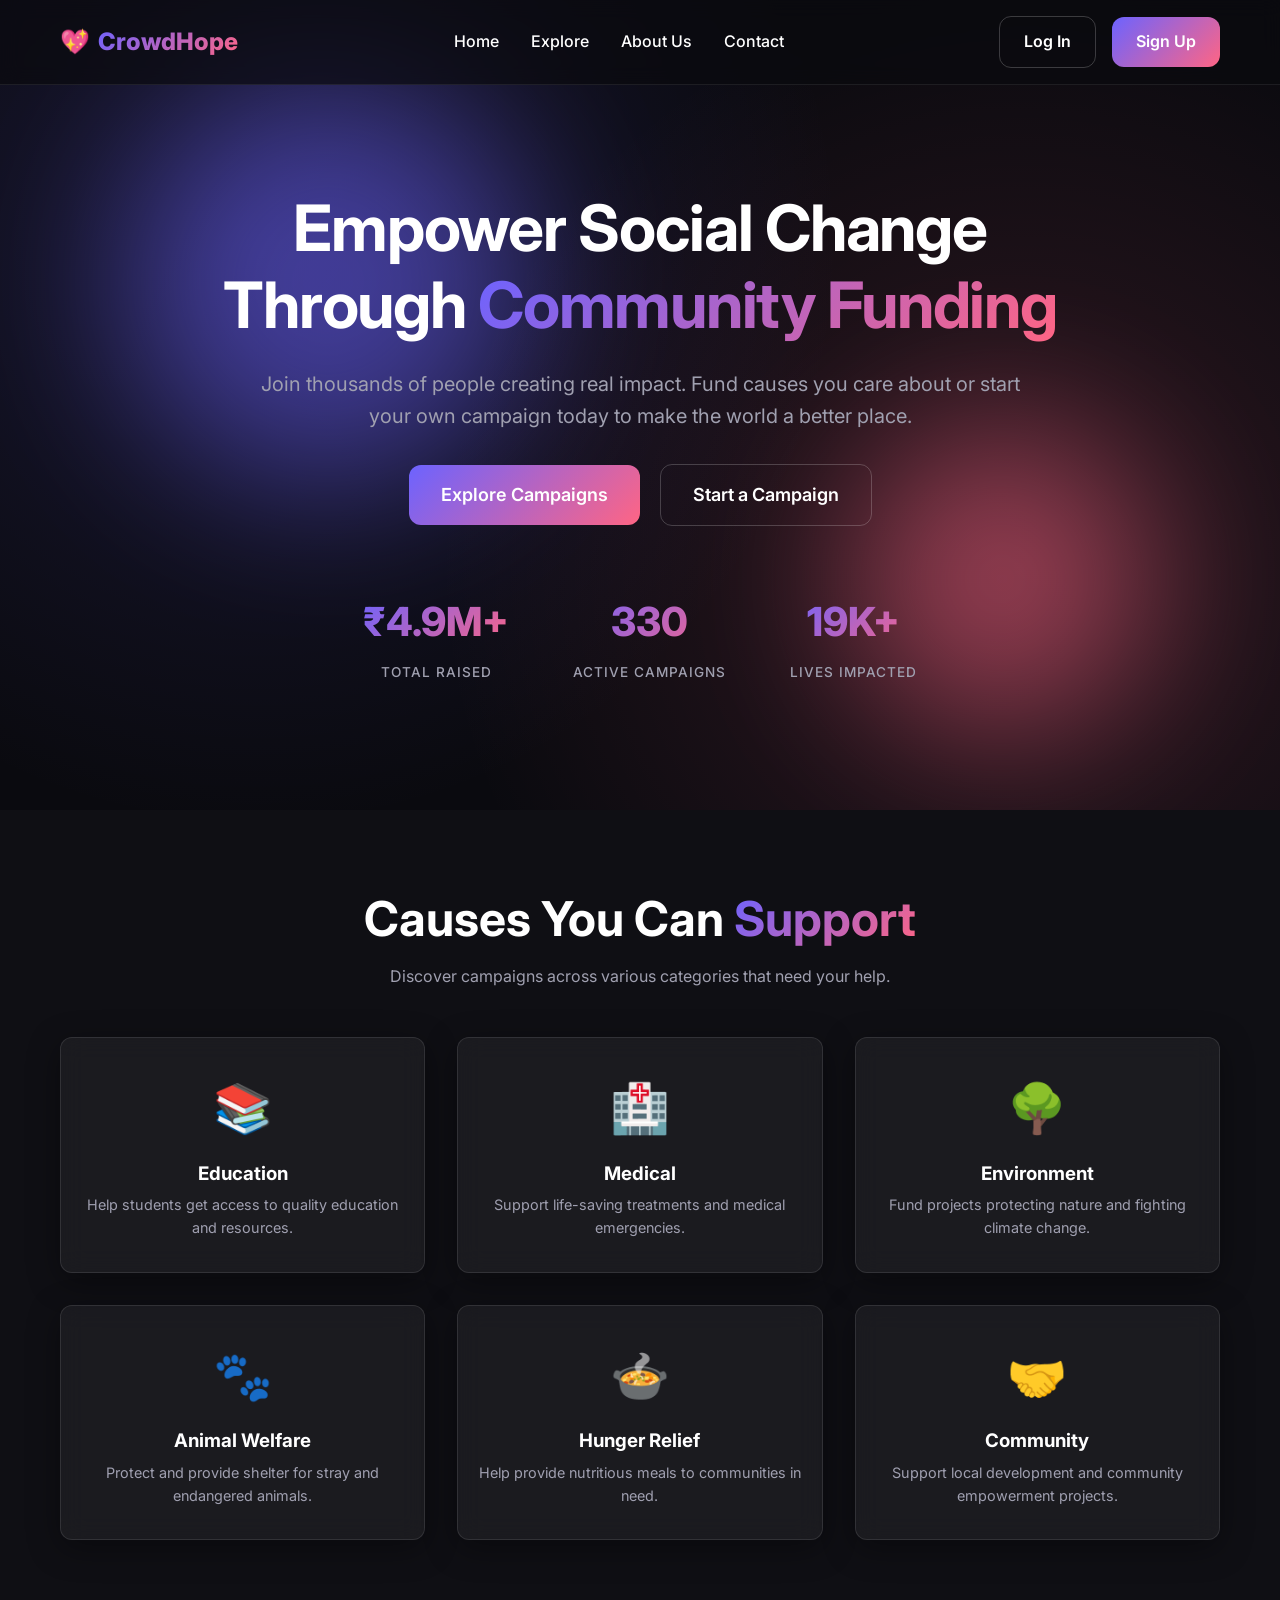
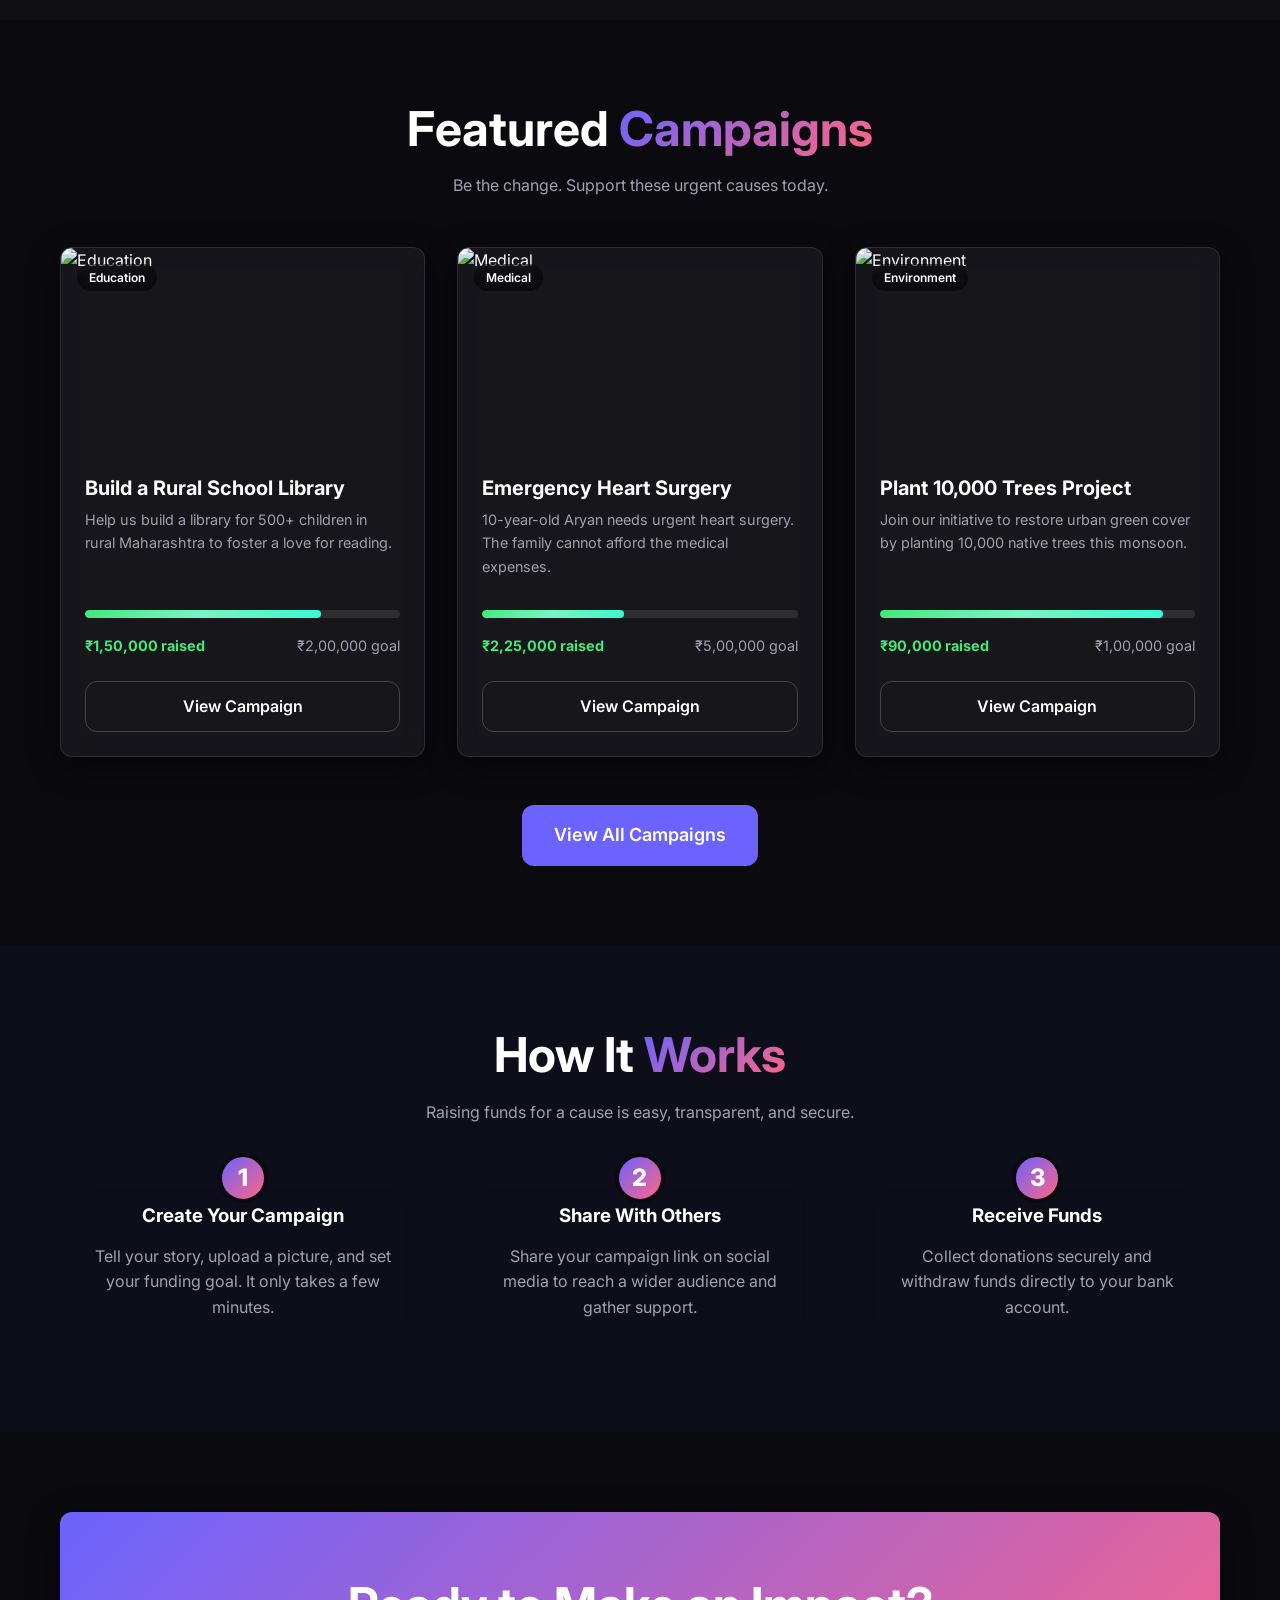
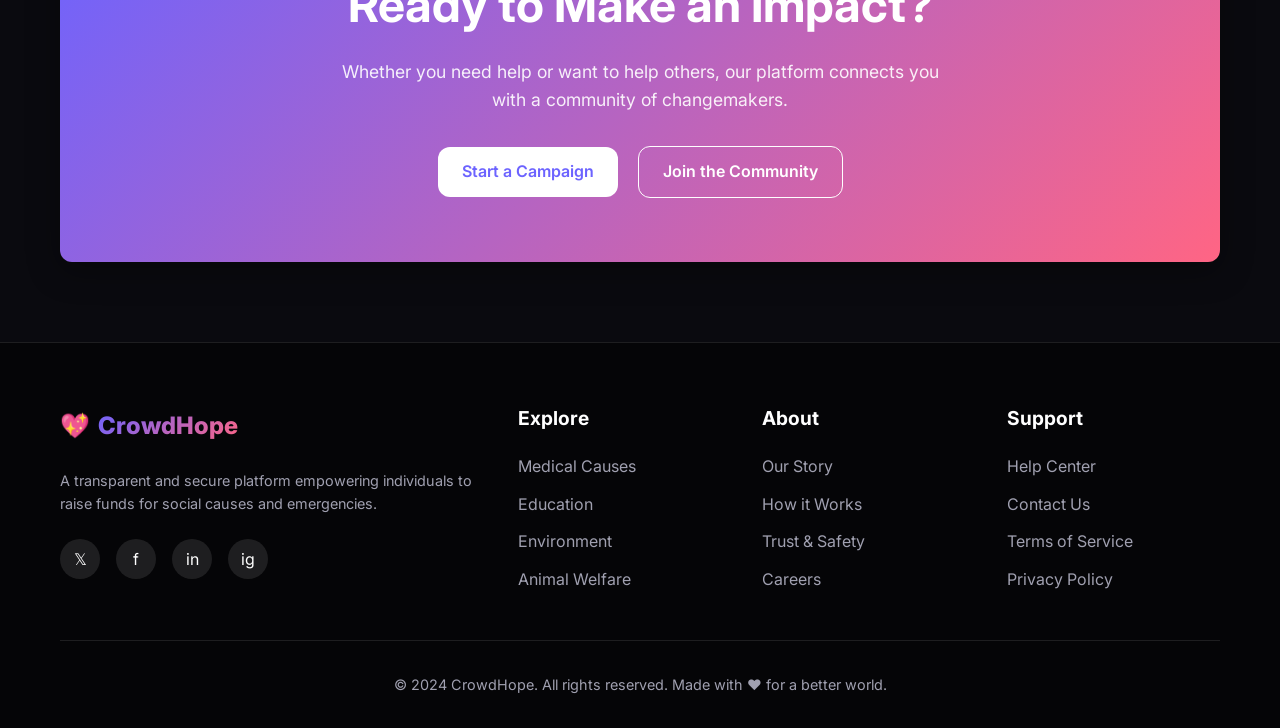
==== src/main/resources/static/index.html @ 425d0606 "🎉 Initial commit: Crowdfunding Platform for Social Causes - Module 1: User Authentication & Profile " ====
<!DOCTYPE html>
<html lang="en">
<head>
    <meta charset="UTF-8">
    <meta name="viewport" content="width=device-width, initial-scale=1.0">
    <title>CrowdHope | Empower Social Change</title>
    <!-- Google Fonts -->
    <link rel="preconnect" href="https://fonts.googleapis.com">
    <link rel="preconnect" href="https://fonts.gstatic.com" crossorigin>
    <link href="https://fonts.googleapis.com/css2?family=Inter:wght@300;400;500;600;700;800&display=swap" rel="stylesheet">
    <!-- Custom CSS -->
    <link rel="stylesheet" href="css/styles.css">
</head>
<body>

    <!-- Navbar -->
    <nav class="navbar">
        <div class="container">
            <a href="index.html" class="navbar-brand">
                💖 <span>CrowdHope</span>
            </a>
            <ul class="navbar-nav">
                <li><a href="index.html" class="nav-link">Home</a></li>
                <li><a href="campaigns.html" class="nav-link">Explore</a></li>
                <li><a href="about.html" class="nav-link">About Us</a></li>
                <li><a href="contact.html" class="nav-link">Contact</a></li>
            </ul>
            <div class="nav-actions" id="auth-links">
                <a href="login.html" class="btn btn-outline">Log In</a>
                <a href="register.html" class="btn btn-gradient">Sign Up</a>
            </div>
            <div class="nav-actions" id="user-links" style="display: none;">
                <span class="nav-link" id="nav-username">User</span>
                <a href="dashboard.html" class="btn btn-outline">Dashboard</a>
                <button onclick="logout()" class="btn btn-outline" style="border-color: var(--danger-color); color: var(--danger-color);">Logout</button>
            </div>
            <button class="mobile-menu-btn">☰</button>
        </div>
    </nav>

    <!-- Hero Section -->
    <header class="hero">
        <div class="hero-bg"></div>
        <div class="hero-blob blob-1"></div>
        <div class="hero-blob blob-2"></div>
        
        <div class="container">
            <div class="text-center">
                <h1 class="heading-xl fade-in-up">Empower Social Change <br>Through <span class="text-gradient">Community Funding</span></h1>
                <p class="text-muted heading-md fade-in-up delay-1" style="margin: 1.5rem auto; max-width: 800px; font-weight: 400; font-size: 1.25rem;">
                    Join thousands of people creating real impact. Fund causes you care about or start your own campaign today to make the world a better place.
                </p>
                <div class="fade-in-up delay-2 mt-4">
                    <a href="campaigns.html" class="btn btn-gradient btn-lg" style="margin-right: 1rem;">Explore Campaigns</a>
                    <a href="create-campaign.html" class="btn btn-outline btn-lg">Start a Campaign</a>
                </div>

                <!-- Stats -->
                <div class="stats-container fade-in-up delay-3">
                    <div class="stat-item">
                        <div class="stat-value" id="stat-raised">₹12.5M+</div>
                        <div class="stat-label">Total Raised</div>
                    </div>
                    <div class="stat-item">
                        <div class="stat-value" id="stat-campaigns">845</div>
                        <div class="stat-label">Active Campaigns</div>
                    </div>
                    <div class="stat-item">
                        <div class="stat-value" id="stat-impact">50K+</div>
                        <div class="stat-label">Lives Impacted</div>
                    </div>
                </div>
            </div>
        </div>
    </header>

    <!-- Impact Categories -->
    <section class="section-padding" style="background: rgba(255,255,255,0.02);">
        <div class="container">
            <div class="text-center mb-5">
                <h2 class="heading-lg">Causes You Can <span class="text-gradient">Support</span></h2>
                <p class="text-muted">Discover campaigns across various categories that need your help.</p>
            </div>
            
            <div class="grid grid-cols-3">
                <div class="glass-card category-card">
                    <span class="category-icon">📚</span>
                    <h3 class="mb-1">Education</h3>
                    <p class="text-muted" style="font-size: 0.9rem;">Help students get access to quality education and resources.</p>
                </div>
                <div class="glass-card category-card">
                    <span class="category-icon">🏥</span>
                    <h3 class="mb-1">Medical</h3>
                    <p class="text-muted" style="font-size: 0.9rem;">Support life-saving treatments and medical emergencies.</p>
                </div>
                <div class="glass-card category-card">
                    <span class="category-icon">🌳</span>
                    <h3 class="mb-1">Environment</h3>
                    <p class="text-muted" style="font-size: 0.9rem;">Fund projects protecting nature and fighting climate change.</p>
                </div>
                <div class="glass-card category-card">
                    <span class="category-icon">🐾</span>
                    <h3 class="mb-1">Animal Welfare</h3>
                    <p class="text-muted" style="font-size: 0.9rem;">Protect and provide shelter for stray and endangered animals.</p>
                </div>
                <div class="glass-card category-card">
                    <span class="category-icon">🍲</span>
                    <h3 class="mb-1">Hunger Relief</h3>
                    <p class="text-muted" style="font-size: 0.9rem;">Help provide nutritious meals to communities in need.</p>
                </div>
                <div class="glass-card category-card">
                    <span class="category-icon">🤝</span>
                    <h3 class="mb-1">Community</h3>
                    <p class="text-muted" style="font-size: 0.9rem;">Support local development and community empowerment projects.</p>
                </div>
            </div>
        </div>
    </section>

    <!-- Featured Campaigns -->
    <section class="section-padding">
        <div class="container">
            <div class="text-center mb-5">
                <h2 class="heading-lg">Featured <span class="text-gradient">Campaigns</span></h2>
                <p class="text-muted">Be the change. Support these urgent causes today.</p>
            </div>

            <div class="grid grid-cols-3">
                <!-- Card 1 -->
                <div class="glass-card campaign-card">
                    <div class="campaign-img-wrapper">
                        <span class="campaign-category">Education</span>
                        <img src="https://images.unsplash.com/photo-1503676260728-1c00da094a0b?ixlib=rb-4.0.3&auto=format&fit=crop&w=800&q=80" alt="Education" class="campaign-img">
                    </div>
                    <div class="campaign-content">
                        <h3 class="campaign-title">Build a Rural School Library</h3>
                        <p class="campaign-desc">Help us build a library for 500+ children in rural Maharashtra to foster a love for reading.</p>
                        
                        <div>
                            <div class="progress-container">
                                <div class="progress-bar" style="width: 75%"></div>
                            </div>
                            <div class="campaign-stats">
                                <span class="stat-raised">₹1,50,000 raised</span>
                                <span class="stat-goal">₹2,00,000 goal</span>
                            </div>
                        </div>
                        <a href="#" class="btn btn-outline btn-block mt-3">View Campaign</a>
                    </div>
                </div>

                <!-- Card 2 -->
                <div class="glass-card campaign-card">
                    <div class="campaign-img-wrapper">
                        <span class="campaign-category">Medical</span>
                        <img src="https://images.unsplash.com/photo-1519494026892-80bbd2d6fd0d?ixlib=rb-4.0.3&auto=format&fit=crop&w=800&q=80" alt="Medical" class="campaign-img">
                    </div>
                    <div class="campaign-content">
                        <h3 class="campaign-title">Emergency Heart Surgery</h3>
                        <p class="campaign-desc">10-year-old Aryan needs urgent heart surgery. The family cannot afford the medical expenses.</p>
                        
                        <div>
                            <div class="progress-container">
                                <div class="progress-bar" style="width: 45%"></div>
                            </div>
                            <div class="campaign-stats">
                                <span class="stat-raised">₹2,25,000 raised</span>
                                <span class="stat-goal">₹5,00,000 goal</span>
                            </div>
                        </div>
                        <a href="#" class="btn btn-outline btn-block mt-3">View Campaign</a>
                    </div>
                </div>

                <!-- Card 3 -->
                <div class="glass-card campaign-card">
                    <div class="campaign-img-wrapper">
                        <span class="campaign-category">Environment</span>
                        <img src="https://images.unsplash.com/photo-1542601906990-b4d3fb778b09?ixlib=rb-4.0.3&auto=format&fit=crop&w=800&q=80" alt="Environment" class="campaign-img">
                    </div>
                    <div class="campaign-content">
                        <h3 class="campaign-title">Plant 10,000 Trees Project</h3>
                        <p class="campaign-desc">Join our initiative to restore urban green cover by planting 10,000 native trees this monsoon.</p>
                        
                        <div>
                            <div class="progress-container">
                                <div class="progress-bar" style="width: 90%"></div>
                            </div>
                            <div class="campaign-stats">
                                <span class="stat-raised">₹90,000 raised</span>
                                <span class="stat-goal">₹1,00,000 goal</span>
                            </div>
                        </div>
                        <a href="#" class="btn btn-outline btn-block mt-3">View Campaign</a>
                    </div>
                </div>
            </div>
            
            <div class="text-center mt-5">
                <a href="campaigns.html" class="btn btn-primary btn-lg">View All Campaigns</a>
            </div>
        </div>
    </section>

    <!-- How it works -->
    <section class="section-padding" style="background: rgba(108, 99, 255, 0.05);">
        <div class="container">
            <div class="text-center mb-5">
                <h2 class="heading-lg">How It <span class="text-gradient">Works</span></h2>
                <p class="text-muted">Raising funds for a cause is easy, transparent, and secure.</p>
            </div>

            <div class="grid grid-cols-3">
                <div class="glass-card step-card pt-5">
                    <div class="step-number">1</div>
                    <h3 class="mb-2">Create Your Campaign</h3>
                    <p class="text-muted">Tell your story, upload a picture, and set your funding goal. It only takes a few minutes.</p>
                </div>
                <div class="glass-card step-card pt-5">
                    <div class="step-number">2</div>
                    <h3 class="mb-2">Share With Others</h3>
                    <p class="text-muted">Share your campaign link on social media to reach a wider audience and gather support.</p>
                </div>
                <div class="glass-card step-card pt-5">
                    <div class="step-number">3</div>
                    <h3 class="mb-2">Receive Funds</h3>
                    <p class="text-muted">Collect donations securely and withdraw funds directly to your bank account.</p>
                </div>
            </div>
        </div>
    </section>

    <!-- Call to Action -->
    <section class="section-padding">
        <div class="container">
            <div class="glass-card text-center" style="background: var(--gradient-primary); border: none; padding: 4rem 2rem;">
                <h2 class="heading-lg mb-3" style="color: white;">Ready to Make an Impact?</h2>
                <p class="mb-4" style="color: rgba(255,255,255,0.9); font-size: 1.1rem; max-width: 600px; margin-left: auto; margin-right: auto;">
                    Whether you need help or want to help others, our platform connects you with a community of changemakers.
                </p>
                <div>
                    <a href="create-campaign.html" class="btn" style="background: #fff; color: var(--primary-color); margin-right: 1rem;">Start a Campaign</a>
                    <a href="register.html" class="btn btn-outline" style="border-color: #fff; color: #fff;">Join the Community</a>
                </div>
            </div>
        </div>
    </section>

    <!-- Footer -->
    <footer class="footer">
        <div class="container">
            <div class="footer-grid">
                <div>
                    <a href="index.html" class="navbar-brand mb-3">
                        💖 <span>CrowdHope</span>
                    </a>
                    <p class="text-muted mb-3" style="font-size: 0.9rem;">
                        A transparent and secure platform empowering individuals to raise funds for social causes and emergencies.
                    </p>
                    <div class="social-links">
                        <a href="#" class="social-link">𝕏</a>
                        <a href="#" class="social-link">f</a>
                        <a href="#" class="social-link">in</a>
                        <a href="#" class="social-link">ig</a>
                    </div>
                </div>
                <div>
                    <h4 class="footer-heading">Explore</h4>
                    <div class="footer-links">
                        <a href="#" class="footer-link">Medical Causes</a>
                        <a href="#" class="footer-link">Education</a>
                        <a href="#" class="footer-link">Environment</a>
                        <a href="#" class="footer-link">Animal Welfare</a>
                    </div>
                </div>
                <div>
                    <h4 class="footer-heading">About</h4>
                    <div class="footer-links">
                        <a href="#" class="footer-link">Our Story</a>
                        <a href="#" class="footer-link">How it Works</a>
                        <a href="#" class="footer-link">Trust & Safety</a>
                        <a href="#" class="footer-link">Careers</a>
                    </div>
                </div>
                <div>
                    <h4 class="footer-heading">Support</h4>
                    <div class="footer-links">
                        <a href="#" class="footer-link">Help Center</a>
                        <a href="#" class="footer-link">Contact Us</a>
                        <a href="#" class="footer-link">Terms of Service</a>
                        <a href="#" class="footer-link">Privacy Policy</a>
                    </div>
                </div>
            </div>
            <div class="footer-bottom">
                &copy; 2024 CrowdHope. All rights reserved. Made with ❤️ for a better world.
            </div>
        </div>
    </footer>

    <!-- Custom JS -->
    <script src="js/app.js"></script>
    <script>
        // Simple counter animation
        function animateValue(obj, start, end, duration, prefix = '', suffix = '') {
            let startTimestamp = null;
            const step = (timestamp) => {
                if (!startTimestamp) startTimestamp = timestamp;
                const progress = Math.min((timestamp - startTimestamp) / duration, 1);
                const currentVal = Math.floor(progress * (end - start) + start);
                
                // Format appropriately based on the value
                if (end > 1000000) {
                    obj.innerHTML = prefix + (currentVal / 1000000).toFixed(1) + 'M+' + suffix;
                } else if (end > 1000) {
                    obj.innerHTML = prefix + Math.floor(currentVal / 1000) + 'K+' + suffix;
                } else {
                    obj.innerHTML = prefix + currentVal + suffix;
                }
                
                if (progress < 1) {
                    window.requestAnimationFrame(step);
                } else {
                    // Final value exact
                    if (end === 12500000) obj.innerHTML = '₹12.5M+';
                    else if (end === 50000) obj.innerHTML = '50K+';
                    else obj.innerHTML = end;
                }
            };
            window.requestAnimationFrame(step);
        }

        document.addEventListener('DOMContentLoaded', () => {
            const raised = document.getElementById('stat-raised');
            const campaigns = document.getElementById('stat-campaigns');
            const impact = document.getElementById('stat-impact');
            
            setTimeout(() => {
                animateValue(raised, 0, 12500000, 2000, '₹');
                animateValue(campaigns, 0, 845, 2000);
                animateValue(impact, 0, 50000, 2000);
            }, 1000);
        });
    </script>
</body>
</html>
---- src/main/resources/static/css/styles.css ----
/* ===== CSS VARIABLES ===== */
:root {
  --bg-color: #0a0a0f;
  --text-primary: #ffffff;
  --text-secondary: #a0a0b0;
  --primary-color: #6c63ff;
  --primary-hover: #5a52d5;
  --accent-color: #ff6584;
  --accent-hover: #e05874;
  --success-color: #43e97b;
  --warning-color: #f6d365;
  --danger-color: #ff4b2b;
  --card-bg: rgba(255, 255, 255, 0.05);
  --card-border: rgba(255, 255, 255, 0.1);
  --glass-bg: rgba(10, 10, 15, 0.7);
  --glass-border: rgba(255, 255, 255, 0.08);
  --input-bg: rgba(255, 255, 255, 0.05);
  --input-border: rgba(255, 255, 255, 0.2);
  --input-focus: #6c63ff;
  --gradient-primary: linear-gradient(135deg, #6c63ff 0%, #ff6584 100%);
  --gradient-success: linear-gradient(135deg, #43e97b 0%, #38f9d7 100%);
  --font-main: 'Inter', -apple-system, BlinkMacSystemFont, "Segoe UI", Roboto, Helvetica, Arial, sans-serif;
  --transition-speed: 0.3s;
  --border-radius: 12px;
  --box-shadow: 0 8px 32px 0 rgba(0, 0, 0, 0.37);
}

/* ===== RESET & GLOBAL STYLES ===== */
* {
  margin: 0;
  padding: 0;
  box-sizing: border-box;
}

body {
  font-family: var(--font-main);
  background-color: var(--bg-color);
  color: var(--text-primary);
  line-height: 1.6;
  min-height: 100vh;
  display: flex;
  flex-direction: column;
  overflow-x: hidden;
}

h1, h2, h3, h4, h5, h6 {
  font-weight: 700;
  margin-bottom: 1rem;
  line-height: 1.2;
}

a {
  color: var(--primary-color);
  text-decoration: none;
  transition: color var(--transition-speed);
}

a:hover {
  color: var(--primary-hover);
}

ul {
  list-style: none;
}

img {
  max-width: 100%;
  height: auto;
  display: block;
}

.container {
  width: 100%;
  max-width: 1200px;
  margin: 0 auto;
  padding: 0 20px;
}

.text-center {
  text-align: center;
}

.mb-1 { margin-bottom: 0.5rem; }
.mb-2 { margin-bottom: 1rem; }
.mb-3 { margin-bottom: 1.5rem; }
.mb-4 { margin-bottom: 2rem; }
.mb-5 { margin-bottom: 3rem; }
.mt-1 { margin-top: 0.5rem; }
.mt-2 { margin-top: 1rem; }
.mt-3 { margin-top: 1.5rem; }
.mt-4 { margin-top: 2rem; }
.mt-5 { margin-top: 3rem; }

.section-padding {
  padding: 5rem 0;
}

/* ===== TYPOGRAPHY ===== */
.heading-xl {
  font-size: clamp(2.5rem, 5vw, 4.5rem);
  letter-spacing: -0.02em;
}

.heading-lg {
  font-size: clamp(2rem, 4vw, 3rem);
}

.heading-md {
  font-size: clamp(1.5rem, 3vw, 2rem);
}

.text-gradient {
  background: var(--gradient-primary);
  -webkit-background-clip: text;
  -webkit-text-fill-color: transparent;
  background-clip: text;
}

.text-muted {
  color: var(--text-secondary);
}

/* ===== NAVBAR ===== */
.navbar {
  position: fixed;
  top: 0;
  left: 0;
  width: 100%;
  z-index: 1000;
  background: var(--glass-bg);
  backdrop-filter: blur(10px);
  -webkit-backdrop-filter: blur(10px);
  border-bottom: 1px solid var(--glass-border);
  padding: 1rem 0;
  transition: all var(--transition-speed);
}

.navbar .container {
  display: flex;
  justify-content: space-between;
  align-items: center;
}

.navbar-brand {
  font-size: 1.5rem;
  font-weight: 800;
  color: var(--text-primary);
  display: flex;
  align-items: center;
  gap: 0.5rem;
}

.navbar-brand span {
  background: var(--gradient-primary);
  -webkit-background-clip: text;
  -webkit-text-fill-color: transparent;
}

.navbar-nav {
  display: flex;
  gap: 2rem;
  align-items: center;
}

.nav-link {
  color: var(--text-primary);
  font-weight: 500;
  position: relative;
}

.nav-link::after {
  content: '';
  position: absolute;
  width: 0;
  height: 2px;
  bottom: -4px;
  left: 0;
  background: var(--gradient-primary);
  transition: width var(--transition-speed);
}

.nav-link:hover::after {
  width: 100%;
}

.nav-link:hover {
  color: var(--text-primary);
}

.nav-actions {
  display: flex;
  gap: 1rem;
  align-items: center;
}

.mobile-menu-btn {
  display: none;
  background: none;
  border: none;
  color: var(--text-primary);
  font-size: 1.5rem;
  cursor: pointer;
}

/* ===== BUTTONS ===== */
.btn {
  display: inline-flex;
  align-items: center;
  justify-content: center;
  padding: 0.75rem 1.5rem;
  font-size: 1rem;
  font-weight: 600;
  border-radius: var(--border-radius);
  border: none;
  cursor: pointer;
  transition: all var(--transition-speed);
  gap: 0.5rem;
  text-decoration: none;
}

.btn-primary {
  background: var(--primary-color);
  color: #fff;
}

.btn-primary:hover {
  background: var(--primary-hover);
  transform: translateY(-2px);
  box-shadow: 0 4px 15px rgba(108, 99, 255, 0.4);
  color: #fff;
}

.btn-gradient {
  background: var(--gradient-primary);
  color: #fff;
}

.btn-gradient:hover {
  transform: translateY(-2px);
  box-shadow: 0 4px 15px rgba(255, 101, 132, 0.4);
  color: #fff;
}

.btn-outline {
  background: transparent;
  color: var(--text-primary);
  border: 1px solid var(--input-border);
}

.btn-outline:hover {
  background: rgba(255, 255, 255, 0.1);
  color: var(--text-primary);
  border-color: rgba(255, 255, 255, 0.3);
}

.btn-block {
  width: 100%;
}

.btn-sm {
  padding: 0.5rem 1rem;
  font-size: 0.875rem;
}

.btn-lg {
  padding: 1rem 2rem;
  font-size: 1.125rem;
}

/* ===== CARDS & GLASSMORPHISM ===== */
.glass-card {
  background: var(--card-bg);
  backdrop-filter: blur(12px);
  -webkit-backdrop-filter: blur(12px);
  border: 1px solid var(--card-border);
  border-radius: var(--border-radius);
  padding: 2rem;
  box-shadow: var(--box-shadow);
  transition: transform var(--transition-speed), box-shadow var(--transition-speed);
}

.glass-card:hover {
  transform: translateY(-5px);
  box-shadow: 0 12px 40px 0 rgba(0, 0, 0, 0.5);
  border-color: rgba(255, 255, 255, 0.2);
}

.campaign-card {
  display: flex;
  flex-direction: column;
  height: 100%;
  overflow: hidden;
  padding: 0;
}

.campaign-img-wrapper {
  position: relative;
  width: 100%;
  padding-top: 56.25%; /* 16:9 Aspect Ratio */
  overflow: hidden;
}

.campaign-img {
  position: absolute;
  top: 0;
  left: 0;
  width: 100%;
  height: 100%;
  object-fit: cover;
  transition: transform 0.5s ease;
}

.campaign-card:hover .campaign-img {
  transform: scale(1.05);
}

.campaign-category {
  position: absolute;
  top: 1rem;
  left: 1rem;
  background: rgba(0, 0, 0, 0.6);
  backdrop-filter: blur(4px);
  color: #fff;
  padding: 0.25rem 0.75rem;
  border-radius: 20px;
  font-size: 0.75rem;
  font-weight: 600;
  z-index: 1;
}

.campaign-content {
  padding: 1.5rem;
  display: flex;
  flex-direction: column;
  flex-grow: 1;
}

.campaign-title {
  font-size: 1.25rem;
  margin-bottom: 0.5rem;
}

.campaign-desc {
  color: var(--text-secondary);
  font-size: 0.9rem;
  margin-bottom: 1.5rem;
  flex-grow: 1;
}

.campaign-stats {
  display: flex;
  justify-content: space-between;
  margin-top: 1rem;
  font-size: 0.9rem;
}

.stat-raised {
  color: var(--success-color);
  font-weight: 700;
}

.stat-goal {
  color: var(--text-secondary);
}

/* ===== PROGRESS BARS ===== */
.progress-container {
  width: 100%;
  background: rgba(255, 255, 255, 0.1);
  border-radius: 10px;
  height: 8px;
  overflow: hidden;
  margin: 0.5rem 0;
}

.progress-bar {
  height: 100%;
  background: var(--gradient-success);
  border-radius: 10px;
  width: 0%;
  transition: width 1s cubic-bezier(0.4, 0, 0.2, 1);
  position: relative;
  overflow: hidden;
}

.progress-bar::after {
  content: "";
  position: absolute;
  top: 0;
  left: 0;
  bottom: 0;
  right: 0;
  background: linear-gradient(
    90deg,
    rgba(255, 255, 255, 0) 0%,
    rgba(255, 255, 255, 0.3) 50%,
    rgba(255, 255, 255, 0) 100%
  );
  animation: shimmer 2s infinite;
}

@keyframes shimmer {
  0% { transform: translateX(-100%); }
  100% { transform: translateX(100%); }
}

/* ===== FORMS ===== */
.form-group {
  margin-bottom: 1.5rem;
}

.form-label {
  display: block;
  margin-bottom: 0.5rem;
  font-weight: 500;
  color: var(--text-primary);
}

.form-control {
  width: 100%;
  padding: 0.75rem 1rem;
  background: var(--input-bg);
  border: 1px solid var(--input-border);
  border-radius: var(--border-radius);
  color: var(--text-primary);
  font-family: var(--font-main);
  transition: border-color var(--transition-speed), box-shadow var(--transition-speed);
}

.form-control:focus {
  outline: none;
  border-color: var(--input-focus);
  box-shadow: 0 0 0 3px rgba(108, 99, 255, 0.25);
}

.form-control::placeholder {
  color: rgba(255, 255, 255, 0.3);
}

textarea.form-control {
  min-height: 120px;
  resize: vertical;
}

/* ===== TOAST NOTIFICATIONS ===== */
.toast-container {
  position: fixed;
  bottom: 20px;
  right: 20px;
  z-index: 9999;
  display: flex;
  flex-direction: column;
  gap: 10px;
}

.toast {
  background: var(--glass-bg);
  backdrop-filter: blur(10px);
  border: 1px solid var(--glass-border);
  border-left: 4px solid var(--primary-color);
  color: #fff;
  padding: 1rem 1.5rem;
  border-radius: var(--border-radius);
  box-shadow: 0 10px 30px rgba(0, 0, 0, 0.3);
  display: flex;
  align-items: center;
  gap: 12px;
  transform: translateX(120%);
  transition: transform 0.3s cubic-bezier(0.68, -0.55, 0.265, 1.55);
}

.toast.show {
  transform: translateX(0);
}

.toast.success { border-left-color: var(--success-color); }
.toast.error { border-left-color: var(--danger-color); }
.toast.warning { border-left-color: var(--warning-color); }

/* ===== BADGES & TAGS ===== */
.badge {
  display: inline-block;
  padding: 0.25em 0.6em;
  font-size: 0.75em;
  font-weight: 700;
  line-height: 1;
  text-align: center;
  white-space: nowrap;
  vertical-align: baseline;
  border-radius: 0.25rem;
}

.badge-primary { background-color: var(--primary-color); color: #fff; }
.badge-success { background-color: var(--success-color); color: #000; }
.badge-danger { background-color: var(--danger-color); color: #fff; }
.badge-warning { background-color: var(--warning-color); color: #000; }

/* ===== AVATARS ===== */
.avatar {
  width: 40px;
  height: 40px;
  border-radius: 50%;
  object-fit: cover;
  border: 2px solid var(--primary-color);
}

.avatar-lg {
  width: 80px;
  height: 80px;
}

/* ===== GRID LAYOUTS ===== */
.grid {
  display: grid;
  gap: 2rem;
}

.grid-cols-2 { grid-template-columns: repeat(2, 1fr); }
.grid-cols-3 { grid-template-columns: repeat(3, 1fr); }
.grid-cols-4 { grid-template-columns: repeat(4, 1fr); }

/* ===== HERO SECTION ===== */
.hero {
  position: relative;
  padding: 10rem 0 6rem;
  min-height: 90vh;
  display: flex;
  align-items: center;
  overflow: hidden;
}

.hero-bg {
  position: absolute;
  top: 0;
  left: 0;
  width: 100%;
  height: 100%;
  z-index: -1;
  background: radial-gradient(circle at 20% 30%, rgba(108, 99, 255, 0.15) 0%, transparent 50%),
              radial-gradient(circle at 80% 70%, rgba(255, 101, 132, 0.15) 0%, transparent 50%);
}

.hero-blob {
  position: absolute;
  border-radius: 50%;
  filter: blur(80px);
  z-index: -2;
  opacity: 0.5;
  animation: float 10s infinite ease-in-out alternate;
}

.blob-1 {
  top: 10%;
  left: 10%;
  width: 400px;
  height: 400px;
  background: var(--primary-color);
}

.blob-2 {
  bottom: 10%;
  right: 10%;
  width: 300px;
  height: 300px;
  background: var(--accent-color);
  animation-delay: -5s;
}

@keyframes float {
  0% { transform: translate(0, 0) scale(1); }
  50% { transform: translate(30px, -50px) scale(1.1); }
  100% { transform: translate(-20px, 20px) scale(0.9); }
}

/* ===== STATS SECTION ===== */
.stats-container {
  display: flex;
  justify-content: center;
  gap: 4rem;
  margin-top: 4rem;
  flex-wrap: wrap;
}

.stat-item {
  text-align: center;
}

.stat-value {
  font-size: 2.5rem;
  font-weight: 800;
  background: var(--gradient-primary);
  -webkit-background-clip: text;
  -webkit-text-fill-color: transparent;
  margin-bottom: 0.5rem;
}

.stat-label {
  color: var(--text-secondary);
  font-weight: 500;
  text-transform: uppercase;
  letter-spacing: 1px;
  font-size: 0.85rem;
}

/* ===== IMPACT CATEGORIES ===== */
.category-card {
  text-align: center;
  padding: 2rem 1rem;
  cursor: pointer;
}

.category-icon {
  font-size: 3rem;
  margin-bottom: 1rem;
  display: inline-block;
  transition: transform var(--transition-speed);
}

.category-card:hover .category-icon {
  transform: scale(1.2) translateY(-5px);
}

/* ===== HOW IT WORKS ===== */
.step-card {
  position: relative;
  text-align: center;
  padding: 2rem;
  background: transparent;
  border: none;
  box-shadow: none;
}

.step-number {
  position: absolute;
  top: -20px;
  left: 50%;
  transform: translateX(-50%);
  width: 50px;
  height: 50px;
  background: var(--gradient-primary);
  border-radius: 50%;
  display: flex;
  align-items: center;
  justify-content: center;
  font-size: 1.5rem;
  font-weight: 800;
  color: #fff;
  border: 4px solid var(--bg-color);
  z-index: 1;
}

/* ===== FOOTER ===== */
.footer {
  background: rgba(0, 0, 0, 0.5);
  border-top: 1px solid var(--card-border);
  padding: 4rem 0 2rem;
  margin-top: auto;
}

.footer-grid {
  display: grid;
  grid-template-columns: 2fr 1fr 1fr 1fr;
  gap: 2rem;
  margin-bottom: 3rem;
}

.footer-heading {
  font-size: 1.2rem;
  color: #fff;
  margin-bottom: 1.5rem;
}

.footer-links {
  display: flex;
  flex-direction: column;
  gap: 0.75rem;
}

.footer-link {
  color: var(--text-secondary);
}

.footer-link:hover {
  color: var(--primary-color);
  padding-left: 5px;
}

.social-links {
  display: flex;
  gap: 1rem;
  margin-top: 1.5rem;
}

.social-link {
  width: 40px;
  height: 40px;
  border-radius: 50%;
  background: rgba(255, 255, 255, 0.1);
  display: flex;
  align-items: center;
  justify-content: center;
  color: #fff;
  transition: all var(--transition-speed);
}

.social-link:hover {
  background: var(--primary-color);
  transform: translateY(-3px);
}

.footer-bottom {
  text-align: center;
  padding-top: 2rem;
  border-top: 1px solid rgba(255, 255, 255, 0.1);
  color: var(--text-secondary);
  font-size: 0.9rem;
}

/* ===== RESPONSIVE ===== */
@media (max-width: 992px) {
  .grid-cols-4, .grid-cols-3 { grid-template-columns: repeat(2, 1fr); }
  .footer-grid { grid-template-columns: repeat(2, 1fr); }
}

@media (max-width: 768px) {
  .navbar-nav, .nav-actions { display: none; }
  .mobile-menu-btn { display: block; }
  .grid-cols-2 { grid-template-columns: 1fr; }
  .footer-grid { grid-template-columns: 1fr; }
  .stats-container { gap: 2rem; }
  .hero { padding: 8rem 0 4rem; }
  .section-padding { padding: 3rem 0; }
}

/* ===== ANIMATIONS ===== */
.fade-in-up {
  animation: fadeInUp 0.8s ease forwards;
  opacity: 0;
  transform: translateY(30px);
}

.delay-1 { animation-delay: 0.2s; }
.delay-2 { animation-delay: 0.4s; }
.delay-3 { animation-delay: 0.6s; }

@keyframes fadeInUp {
  to {
    opacity: 1;
    transform: translateY(0);
  }
}
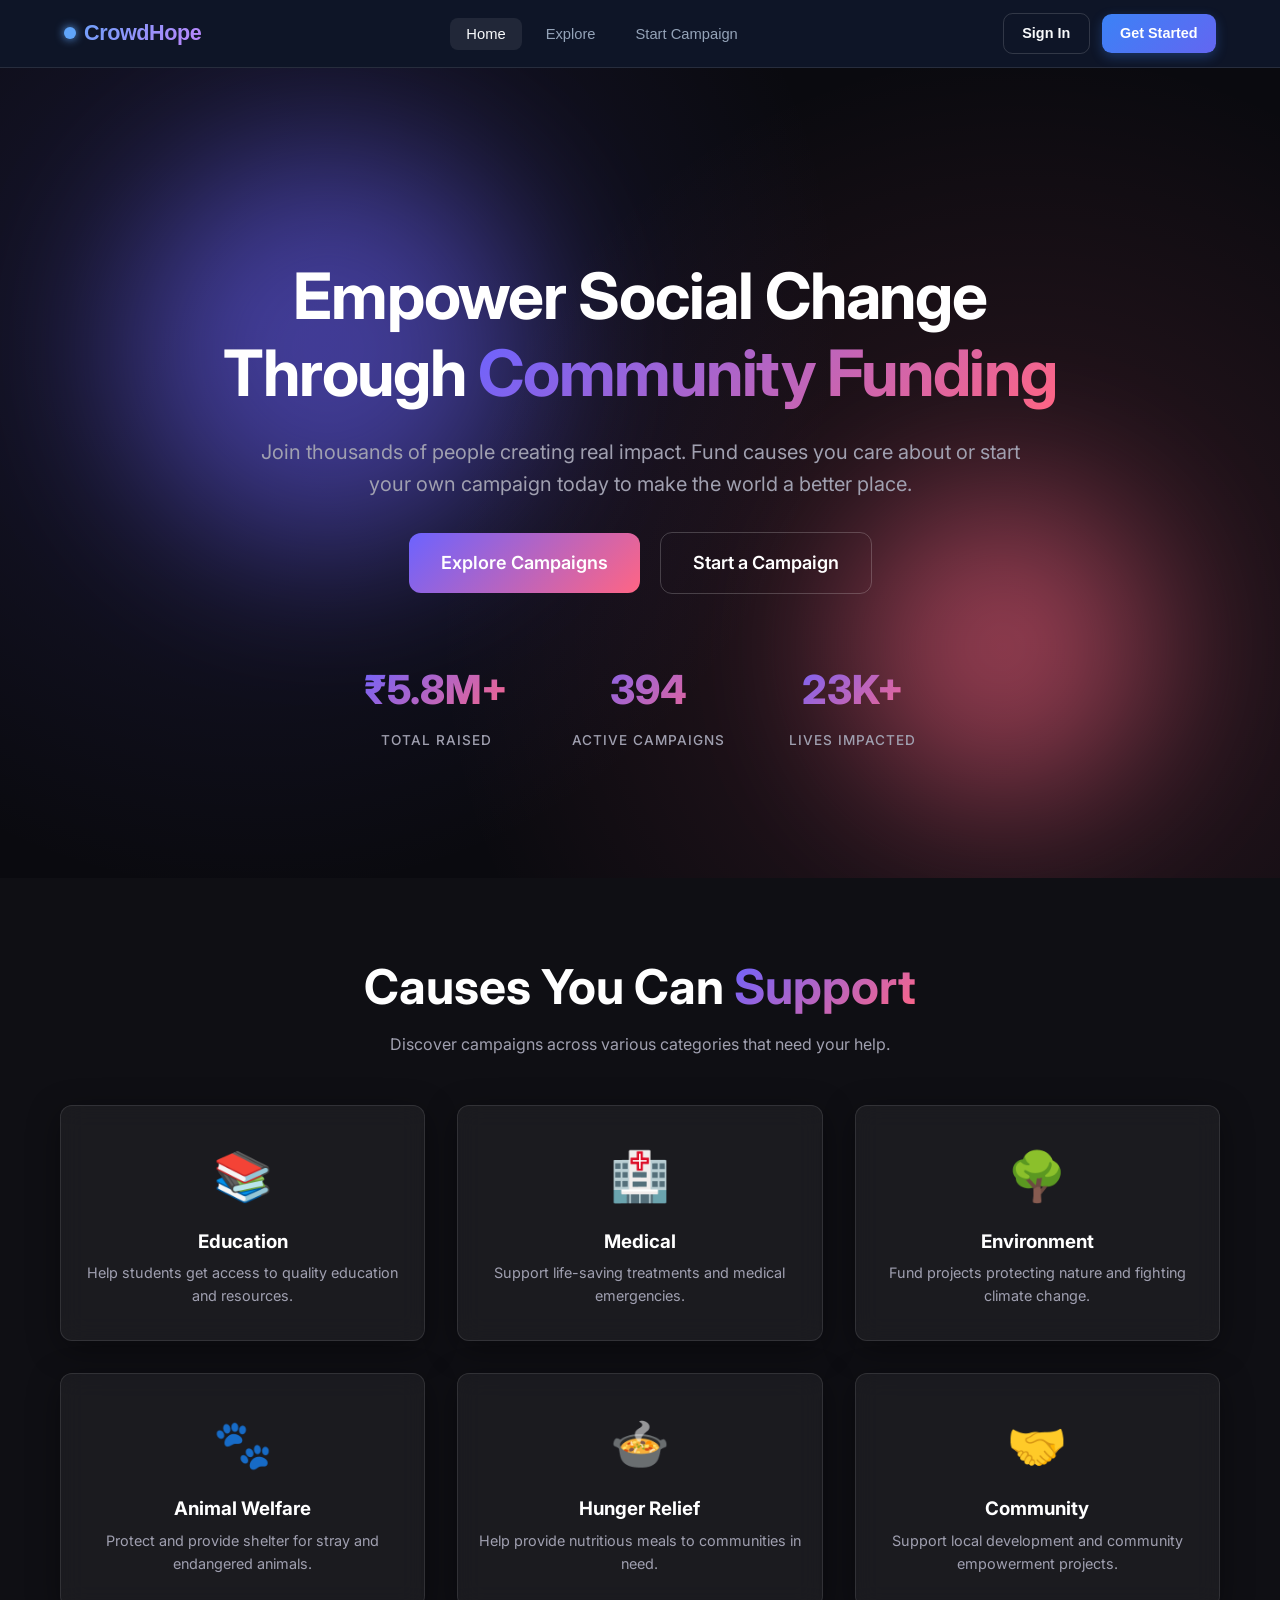
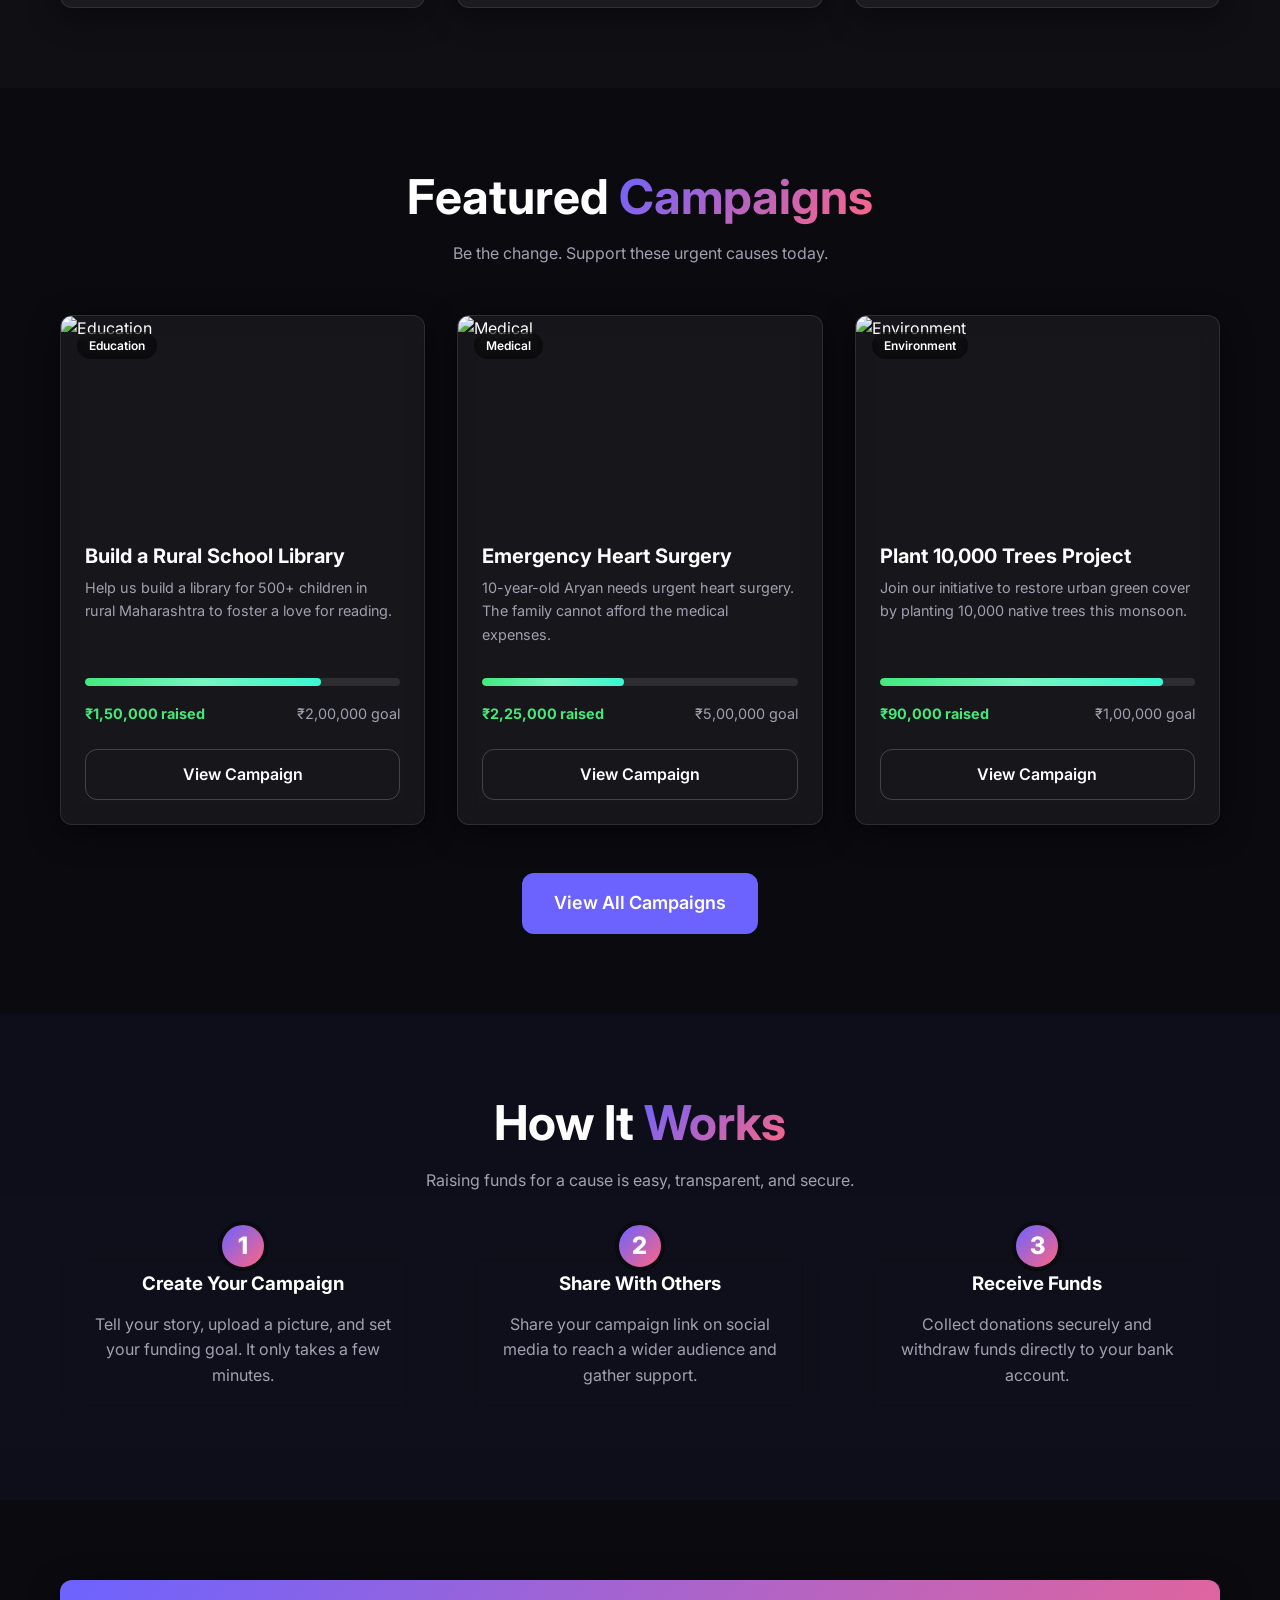
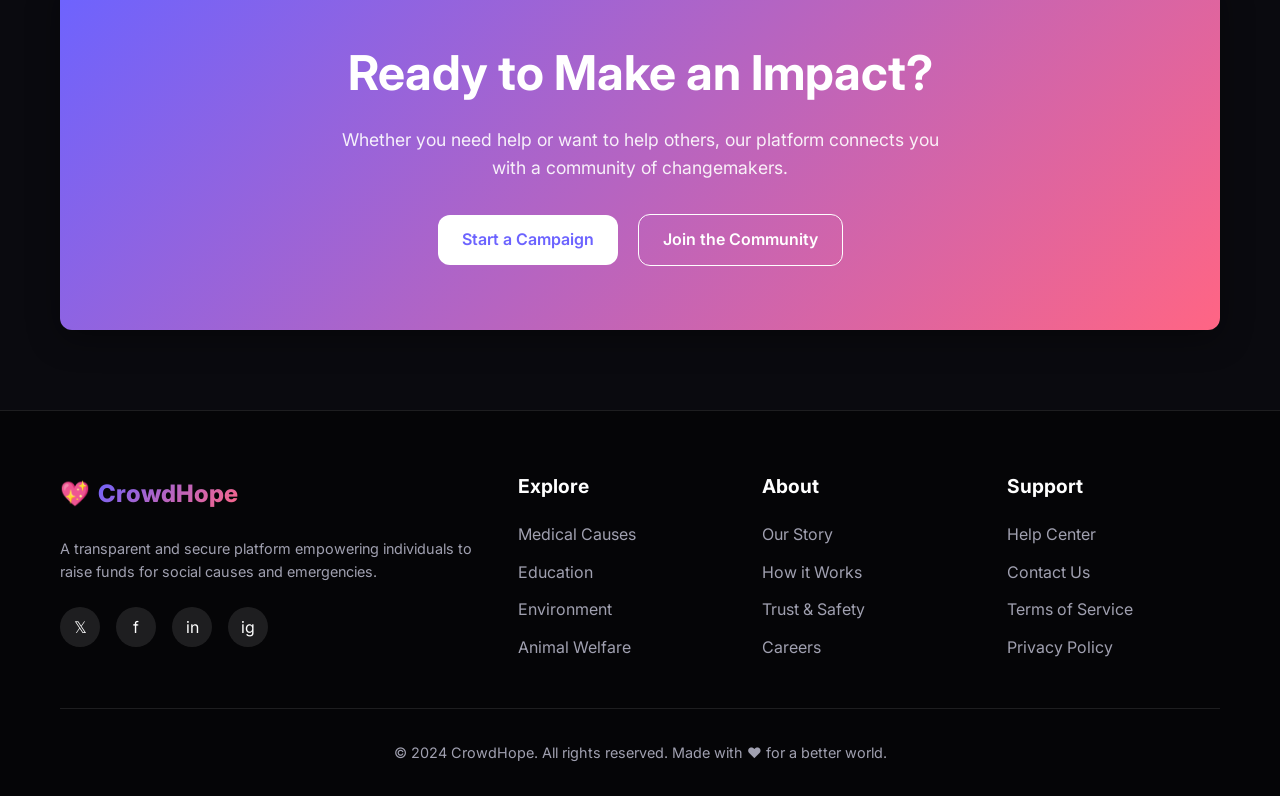
==== commit 1636d4b8: "feat: complete platform integration - navbar, campaigns CRUD, donations, admin analytics, and clean " ====
--- a/src/main/resources/static/index.html
+++ b/src/main/resources/static/index.html
@@ -12,31 +12,7 @@
     <link rel="stylesheet" href="css/styles.css">
 </head>
 <body>
-
-    <!-- Navbar -->
-    <nav class="navbar">
-        <div class="container">
-            <a href="index.html" class="navbar-brand">
-                💖 <span>CrowdHope</span>
-            </a>
-            <ul class="navbar-nav">
-                <li><a href="index.html" class="nav-link">Home</a></li>
-                <li><a href="campaigns.html" class="nav-link">Explore</a></li>
-                <li><a href="about.html" class="nav-link">About Us</a></li>
-                <li><a href="contact.html" class="nav-link">Contact</a></li>
-            </ul>
-            <div class="nav-actions" id="auth-links">
-                <a href="login.html" class="btn btn-outline">Log In</a>
-                <a href="register.html" class="btn btn-gradient">Sign Up</a>
-            </div>
-            <div class="nav-actions" id="user-links" style="display: none;">
-                <span class="nav-link" id="nav-username">User</span>
-                <a href="dashboard.html" class="btn btn-outline">Dashboard</a>
-                <button onclick="logout()" class="btn btn-outline" style="border-color: var(--danger-color); color: var(--danger-color);">Logout</button>
-            </div>
-            <button class="mobile-menu-btn">☰</button>
-        </div>
-    </nav>
+    <script src="js/navbar.js"></script>
 
     <!-- Hero Section -->
     <header class="hero">
